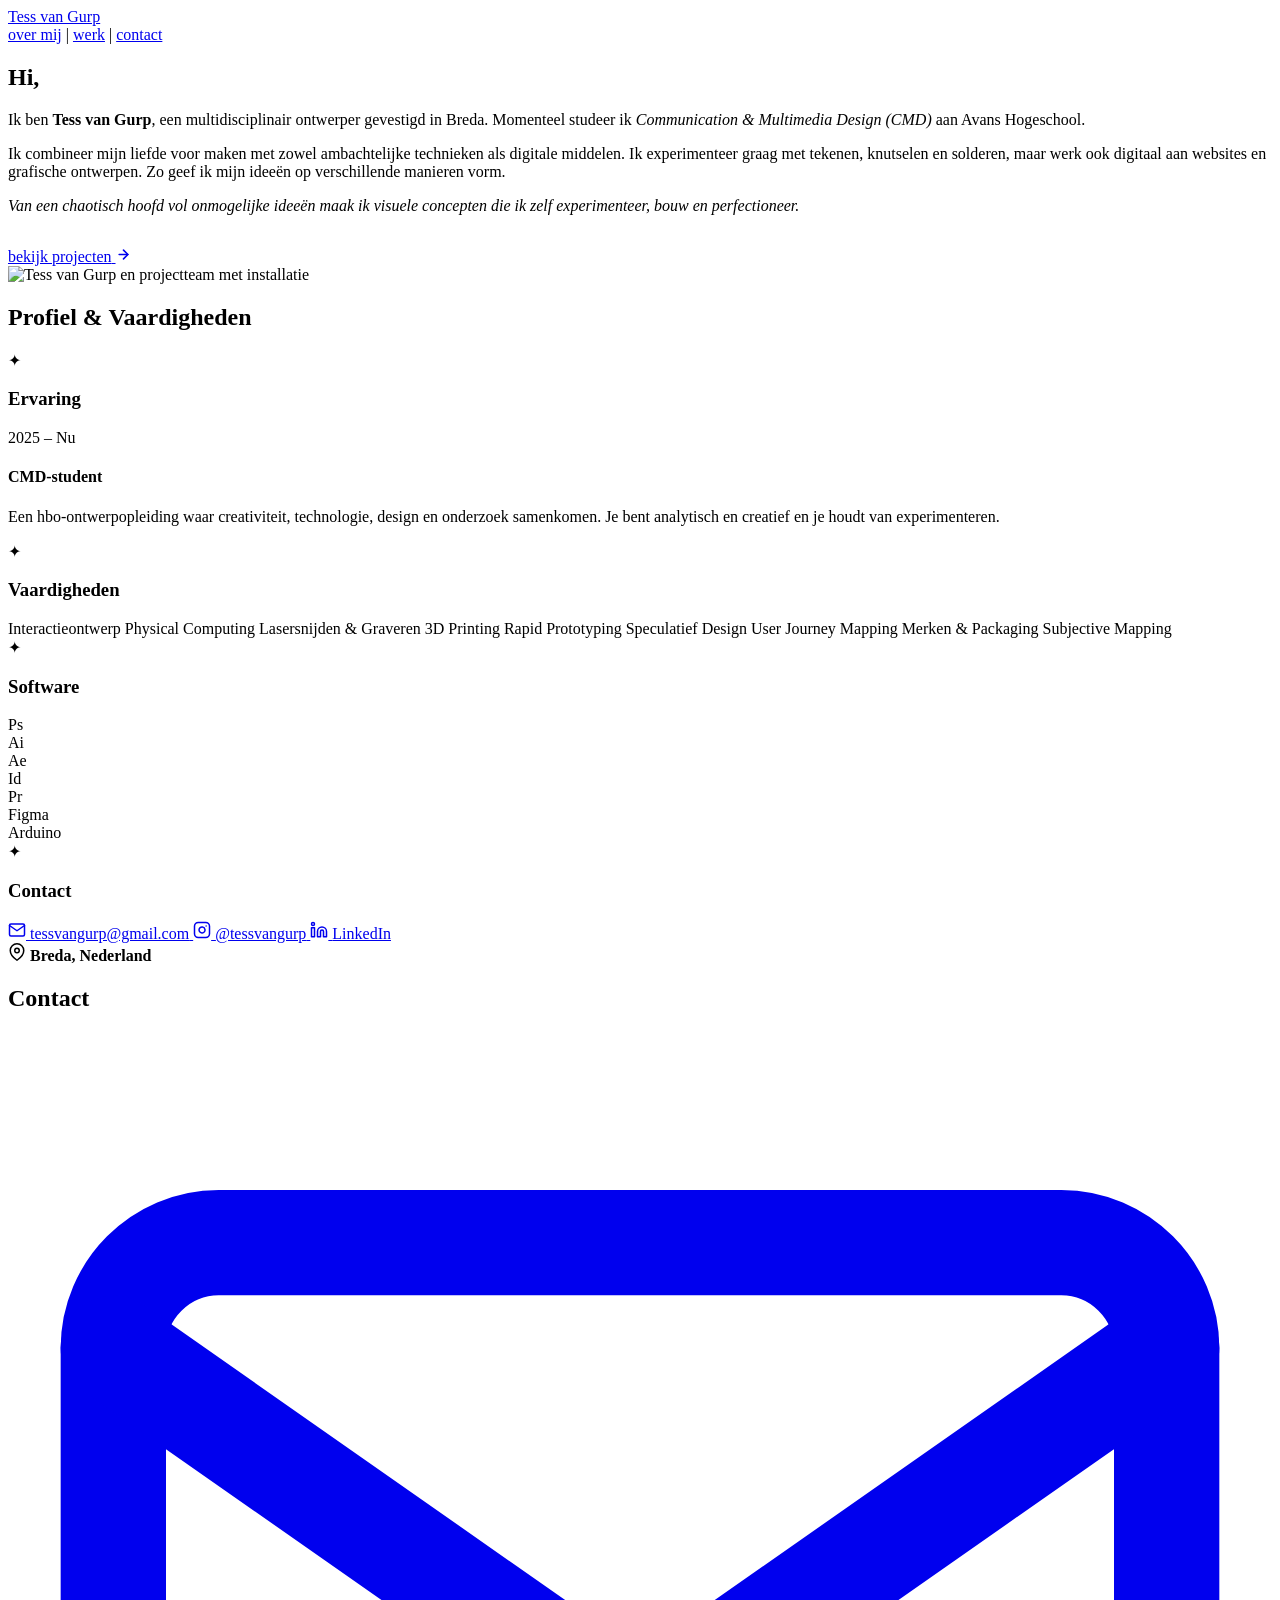
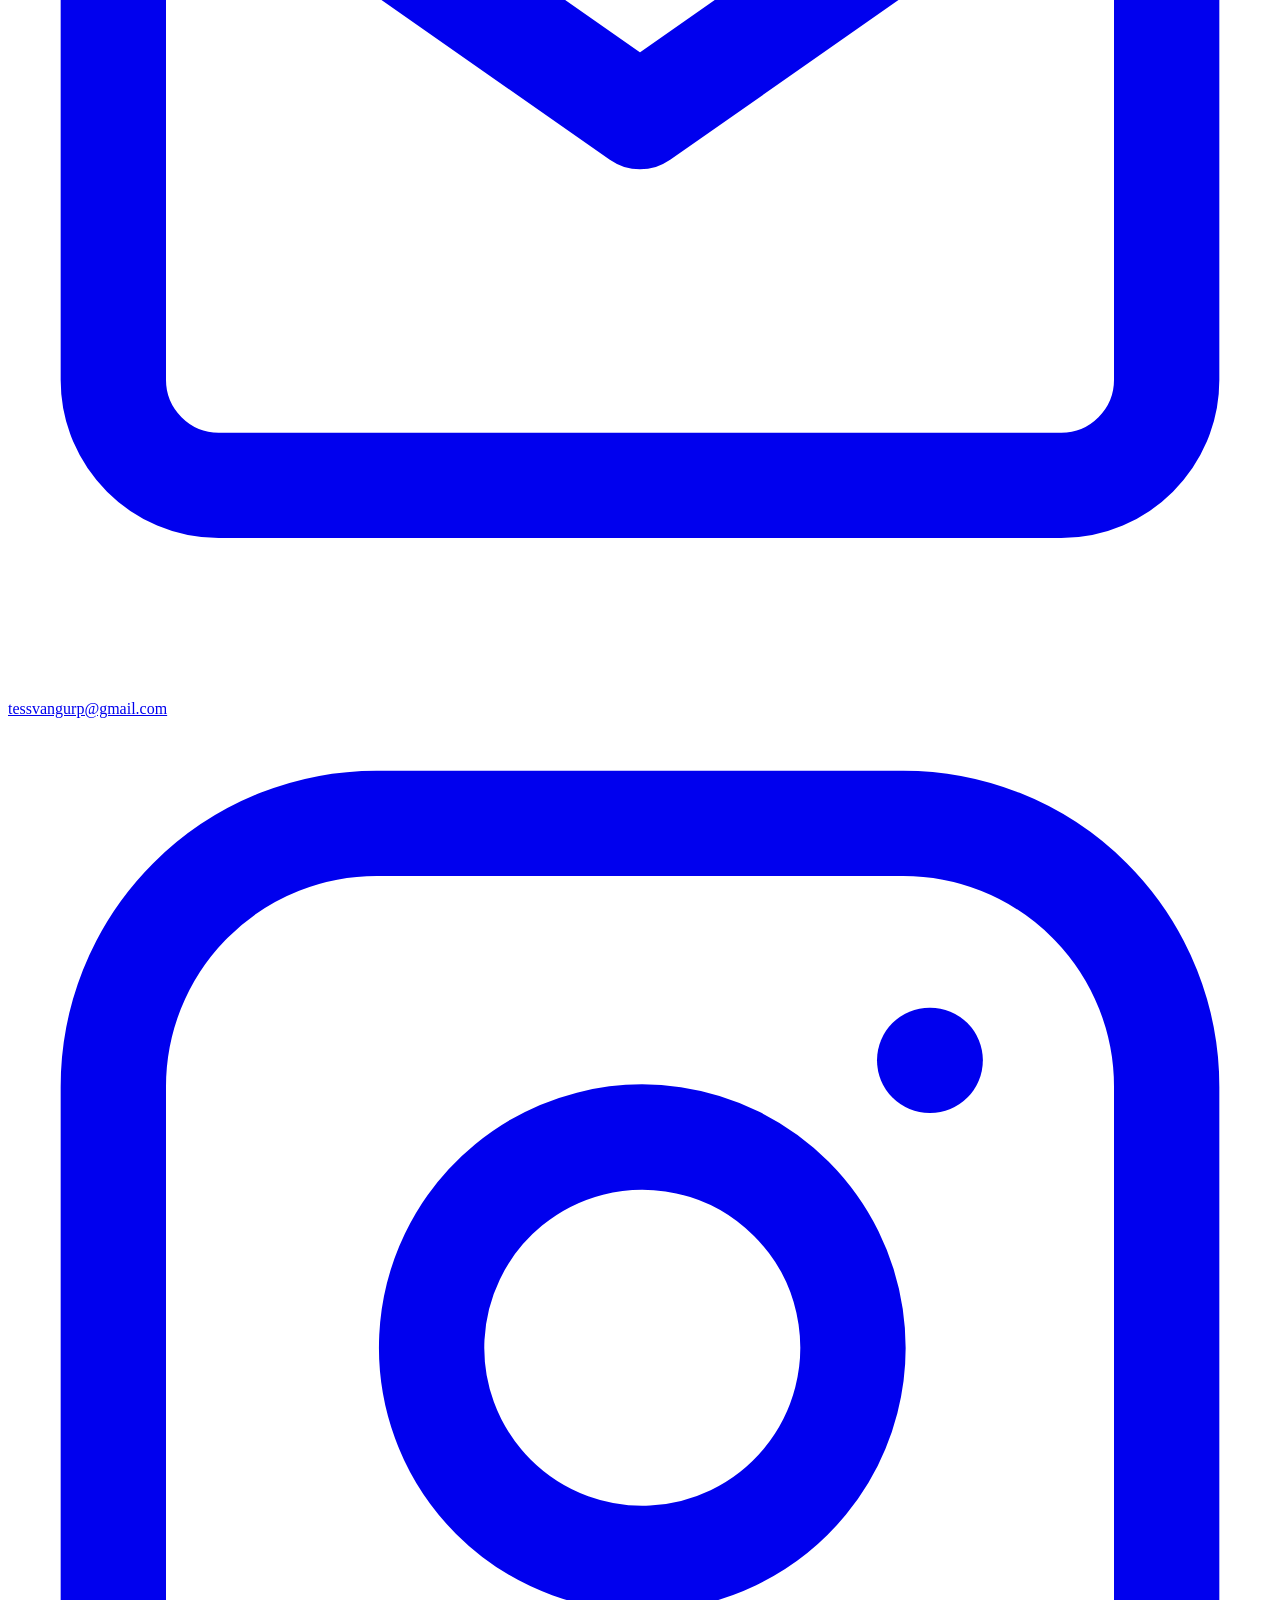
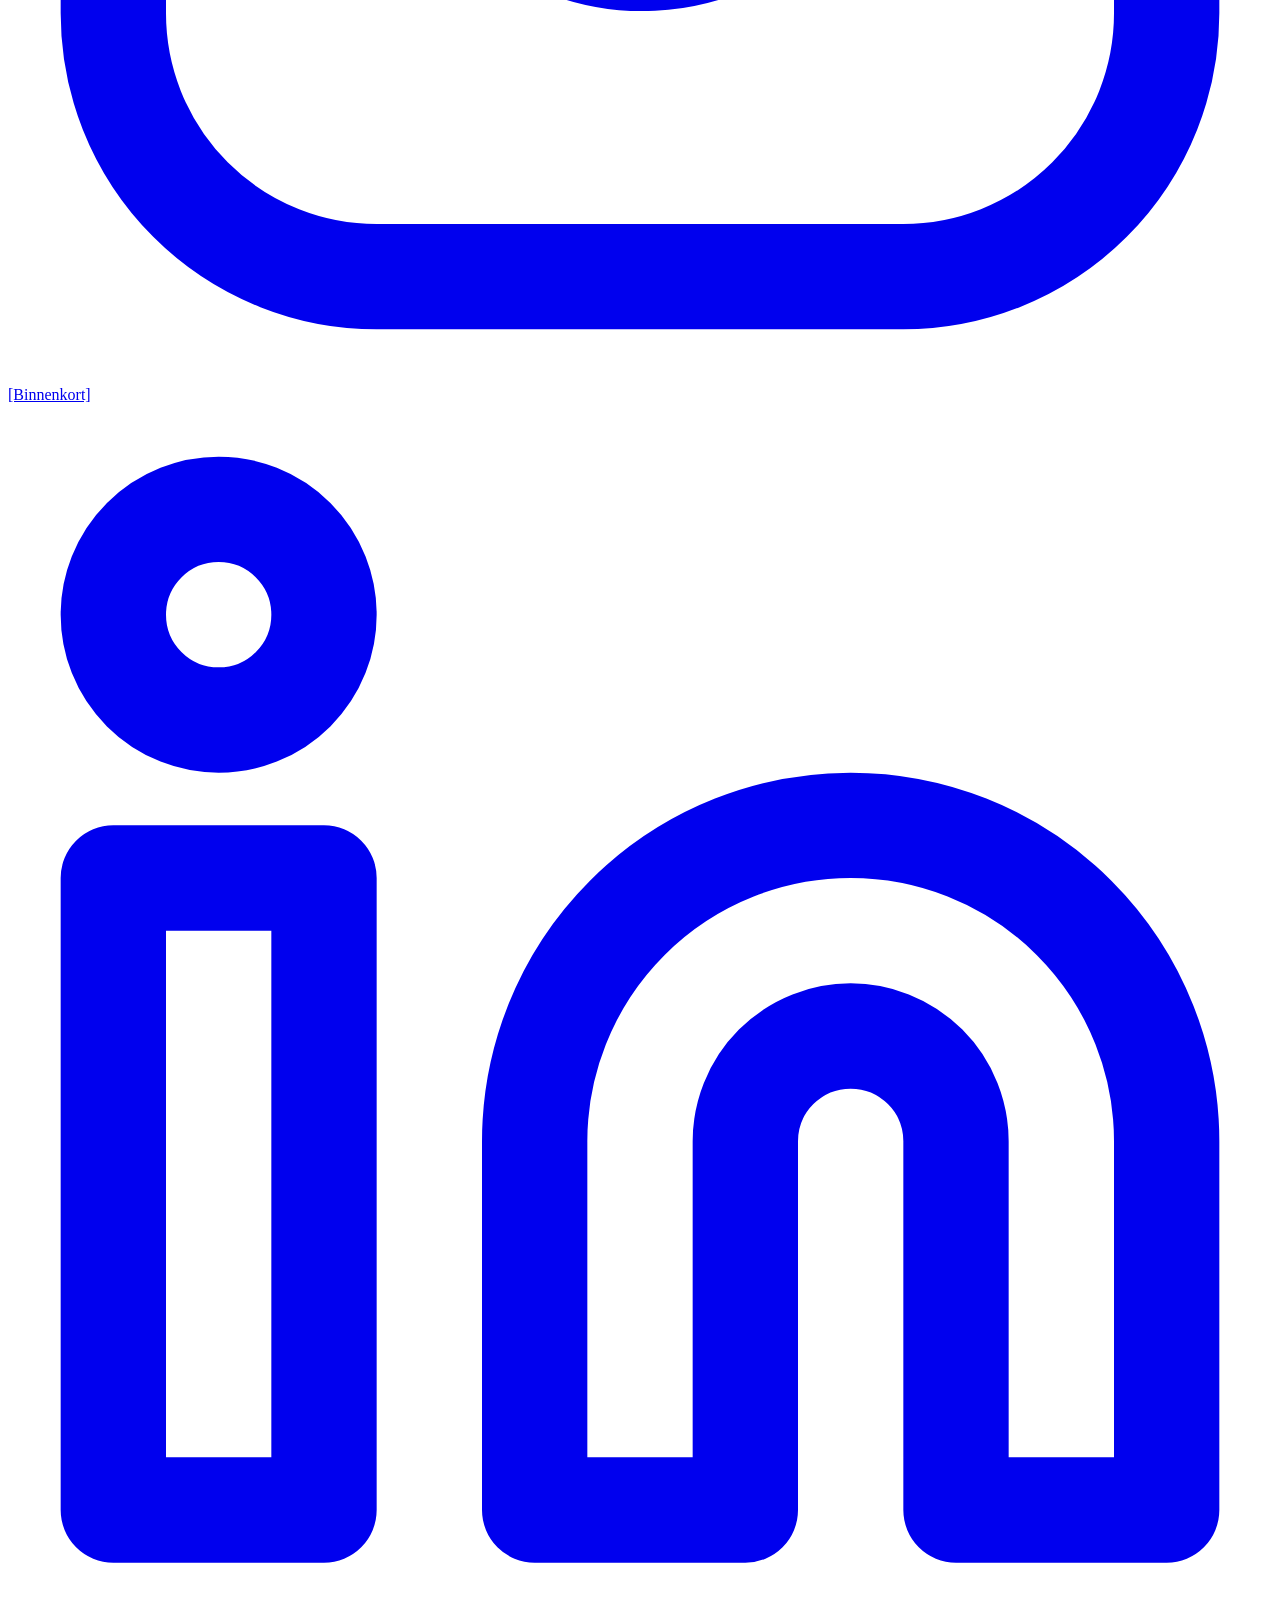
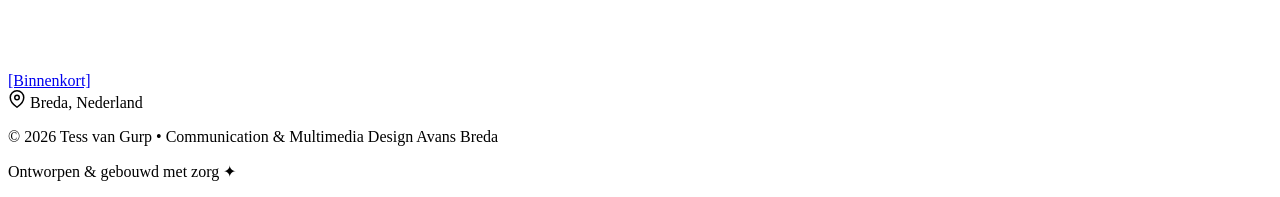
==== about.html @ e679119a "Add files via upload" ====
<!DOCTYPE html>
<html lang="nl">
<head>
  <meta charset="UTF-8">
  <meta name="viewport" content="width=device-width, initial-scale=1.0">
  <title>Over mij — Tess van Gurp</title>
  <meta name="description" content="Over Tess van Gurp: Interaction Designer, Creative Technologist en CMD-student in Breda.">
  <link rel="stylesheet" href="css/style.css">
</head>
<body>

  <!-- ==================== HEADER ==================== -->
  <header class="site-header">
    <div class="site-container">
      <div class="header-inner">
        <a href="index.html" class="site-logo">Tess van Gurp</a>
        <nav class="site-nav">
          <a href="about.html" class="nav-link active">over mij</a>
          <span class="nav-sep">|</span>
          <a href="works.html" class="nav-link">werk</a>
          <span class="nav-sep">|</span>
          <a href="#contact" class="nav-link">contact</a>
        </nav>
      </div>
    </div>
  </header>

  <!-- ==================== HOOFD CONTENT ==================== -->
  <main class="site-container">

    <!-- HERO GRID (CONFORM ABOUT WIREFRAME) -->
    <section class="about-hero-grid">
      <div class="about-hero-text">
        <h1 class="about-greeting">Hi,</h1>
        <p>
          Ik ben <strong>Tess van Gurp</strong>, een multidisciplinair ontwerper gevestigd in Breda. Momenteel studeer ik <em>Communication &amp; Multimedia Design (CMD)</em> aan Avans Hogeschool.
        </p>
        <p>
          Ik combineer mijn liefde voor maken met zowel ambachtelijke technieken als digitale middelen. Ik experimenteer graag met tekenen, knutselen en solderen, maar werk ook digitaal aan websites en grafische ontwerpen. Zo geef ik mijn ideeën op verschillende manieren vorm.
        </p>
        <p>
          <div class="quote">
            <em>Van een chaotisch hoofd vol onmogelijke ideeën maak ik visuele concepten die ik zelf experimenteer, bouw en perfectioneer.</em>
          </div>
          </p>

        <div style="margin-top: 2rem;">
          <a href="works.html" class="pill-btn">
            <span>bekijk projecten</span>
            <span class="btn-arrow-icon">
              <svg viewBox="0 0 24 24" width="15" height="15" fill="none" stroke="currentColor" stroke-width="2.5" stroke-linecap="round" stroke-linejoin="round">
                <line x1="5" y1="12" x2="19" y2="12"></line>
                <polyline points="12 5 19 12 12 19"></polyline>
              </svg>
            </span>
          </a>
        </div>
      </div>

      <div class="about-photo-wrapper">
        <img src="images/me2.jpg" alt="Tess van Gurp en projectteam met installatie" loading="lazy">
      </div>
    </section>

    <!-- 4-KAARTEN SECTIE: ERVARING, VAARDIGHEDEN, SOFTWARE, CONTACT -->
    <section class="about-cards-section">
      <h2 class="about-cards-title">Profiel &amp; Vaardigheden</h2>

      <div class="moodboard-cards-grid">

        <!-- KAART 1: ERVARING (CMD-student 2025-Nu) -->
        <div class="mb-card">
          <div class="mb-card-header">
            <span class="mb-card-icon">✦</span>
            <h3 class="mb-card-title">Ervaring</h3>
          </div>
          <div class="mb-card-content">
            <div class="exp-item">
              <span class="exp-year">2025 – Nu</span>
              <h4 class="exp-role">CMD-student</h4>
              <p class="exp-desc">Een hbo-ontwerpopleiding waar creativiteit, technologie, design en onderzoek samenkomen. Je bent analytisch en creatief en je houdt van experimenteren.</p>
            </div>
          </div>
        </div>

        <!-- KAART 2: VAARDIGHEDEN -->
        <div class="mb-card">
          <div class="mb-card-header">
            <span class="mb-card-icon">✦</span>
            <h3 class="mb-card-title">Vaardigheden</h3>
          </div>
          <div class="mb-card-content">
            <div class="skills-badge-list">
              <span class="skill-badge">Interactieontwerp</span>
              <span class="skill-badge">Physical Computing</span>
              <span class="skill-badge">Lasersnijden &amp; Graveren</span>
              <span class="skill-badge">3D Printing</span>
              <span class="skill-badge">Rapid Prototyping</span>
              <span class="skill-badge">Speculatief Design</span>
              <span class="skill-badge">User Journey Mapping</span>
              <span class="skill-badge">Merken &amp; Packaging</span>
              <span class="skill-badge">Subjective Mapping</span>
            </div>
          </div>
        </div>

        <!-- KAART 3: SOFTWARE (CONFORM PUNT 2: LIGHTROOM WEG) -->
        <div class="mb-card">
          <div class="mb-card-header">
            <span class="mb-card-icon">✦</span>
            <h3 class="mb-card-title">Software</h3>
          </div>
          <div class="mb-card-content">
            <div class="software-grid">
              <div class="soft-badge soft-ps" title="Adobe Photoshop">Ps</div>
              <div class="soft-badge soft-ai" title="Adobe Illustrator">Ai</div>
              <div class="soft-badge soft-ae" title="Adobe After Effects">Ae</div>
              <div class="soft-badge soft-id" title="Adobe InDesign">Id</div>
              <div class="soft-badge soft-pr" title="Adobe Premiere Pro">Pr</div>
              <div class="soft-badge soft-figma" title="Figma">Figma</div>
              <div class="soft-badge soft-arduino" title="Arduino IDE & C++">Arduino</div>
            </div>
          </div>
        </div>

        <!-- KAART 4: CONTACT -->
        <div class="mb-card">
          <div class="mb-card-header">
            <span class="mb-card-icon">✦</span>
            <h3 class="mb-card-title">Contact</h3>
          </div>
          <div class="mb-card-content">
            <div class="contact-card-list">
              <a href="mailto:tessvangurp@gmail.com" class="contact-card-link">
                <svg width="18" height="18" viewBox="0 0 24 24" fill="none" stroke="currentColor" stroke-width="2" stroke-linecap="round" stroke-linejoin="round">
                  <path d="M4 4h16c1.1 0 2 .9 2 2v12c0 1.1-.9 2-2 2H4c-1.1 0-2-.9-2-2V6c0-1.1.9-2 2-2z"></path>
                  <polyline points="22,6 12,13 2,6"></polyline>
                </svg>
                <span>tessvangurp@gmail.com</span>
              </a>

              <a href="https://instagram.com" target="_blank" rel="noopener" class="contact-card-link">
                <svg width="18" height="18" viewBox="0 0 24 24" fill="none" stroke="currentColor" stroke-width="2" stroke-linecap="round" stroke-linejoin="round">
                  <rect x="2" y="2" width="20" height="20" rx="5" ry="5"></rect>
                  <path d="M16 11.37A4 4 0 1 1 12.63 8 4 4 0 0 1 16 11.37z"></path>
                  <line x1="17.5" y1="6.5" x2="17.51" y2="6.5"></line>
                </svg>
                <span>@tessvangurp</span>
              </a>

              <a href="https://linkedin.com" target="_blank" rel="noopener" class="contact-card-link">
                <svg width="18" height="18" viewBox="0 0 24 24" fill="none" stroke="currentColor" stroke-width="2" stroke-linecap="round" stroke-linejoin="round">
                  <path d="M16 8a6 6 0 0 1 6 6v7h-4v-7a2 2 0 0 0-2-2 2 2 0 0 0-2 2v7h-4v-7a6 6 0 0 1 6-6z"></path>
                  <rect x="2" y="9" width="4" height="12"></rect>
                  <circle cx="4" cy="4" r="2"></circle>
                </svg>
                <span>LinkedIn</span>
              </a>

              <div class="contact-card-link" style="color: var(--midnight-violet); font-weight: 600;">
                <svg width="18" height="18" viewBox="0 0 24 24" fill="none" stroke="currentColor" stroke-width="2" stroke-linecap="round" stroke-linejoin="round">
                  <path d="M21 10c0 7-9 13-9 13s-9-6-9-13a9 9 0 0 1 18 0z"></path>
                  <circle cx="12" cy="10" r="3"></circle>
                </svg>
                <span>Breda, Nederland</span>
              </div>
            </div>
          </div>
        </div>

      </div>
    </section>

  </main>

  <!-- ==================== FOOTER ==================== -->
  <footer id="contact" class="site-footer">
    <div class="site-container">
      <div class="footer-content">
        <h2 class="footer-title">Contact</h2>
        <div class="footer-links-row">
          <a href="mailto:tessvangurp@gmail.com" class="contact-item">
            <span class="contact-icon">
              <svg viewBox="0 0 24 24" fill="none" stroke="currentColor" stroke-width="2" stroke-linecap="round" stroke-linejoin="round">
                <path d="M4 4h16c1.1 0 2 .9 2 2v12c0 1.1-.9 2-2 2H4c-1.1 0-2-.9-2-2V6c0-1.1.9-2 2-2z"></path>
                <polyline points="22,6 12,13 2,6"></polyline>
              </svg>
            </span>
            <span>tessvangurp@gmail.com</span>
          </a>

          <a href="https://instagram.com" target="_blank" rel="noopener" class="contact-item">
            <span class="contact-icon">
              <svg viewBox="0 0 24 24" fill="none" stroke="currentColor" stroke-width="2" stroke-linecap="round" stroke-linejoin="round">
                <rect x="2" y="2" width="20" height="20" rx="5" ry="5"></rect>
                <path d="M16 11.37A4 4 0 1 1 12.63 8 4 4 0 0 1 16 11.37z"></path>
                <line x1="17.5" y1="6.5" x2="17.51" y2="6.5"></line>
              </svg>
            </span>
            <span>[Binnenkort]</span>
          </a>

          <a href="https://linkedin.com" target="_blank" rel="noopener" class="contact-item">
            <span class="contact-icon">
              <svg viewBox="0 0 24 24" fill="none" stroke="currentColor" stroke-width="2" stroke-linecap="round" stroke-linejoin="round">
                <path d="M16 8a6 6 0 0 1 6 6v7h-4v-7a2 2 0 0 0-2-2 2 2 0 0 0-2 2v7h-4v-7a6 6 0 0 1 6-6z"></path>
                <rect x="2" y="9" width="4" height="12"></rect>
                <circle cx="4" cy="4" r="2"></circle>
              </svg>
            </span>
            <span>[Binnenkort]</span>
          </a>

          <div class="contact-location">
            <svg viewBox="0 0 24 24" width="18" height="18" fill="none" stroke="currentColor" stroke-width="2" stroke-linecap="round" stroke-linejoin="round">
              <path d="M21 10c0 7-9 13-9 13s-9-6-9-13a9 9 0 0 1 18 0z"></path>
              <circle cx="12" cy="10" r="3"></circle>
            </svg>
            <span>Breda, Nederland</span>
          </div>
        </div>

        <div class="footer-bottom">
          <p>© 2026 Tess van Gurp • Communication & Multimedia Design Avans Breda</p>
          <p>Ontworpen &amp; gebouwd met zorg ✦</p>
        </div>
      </div>
    </div>
  </footer>

  <script src="js/main.js"></script>
</body>
</html>
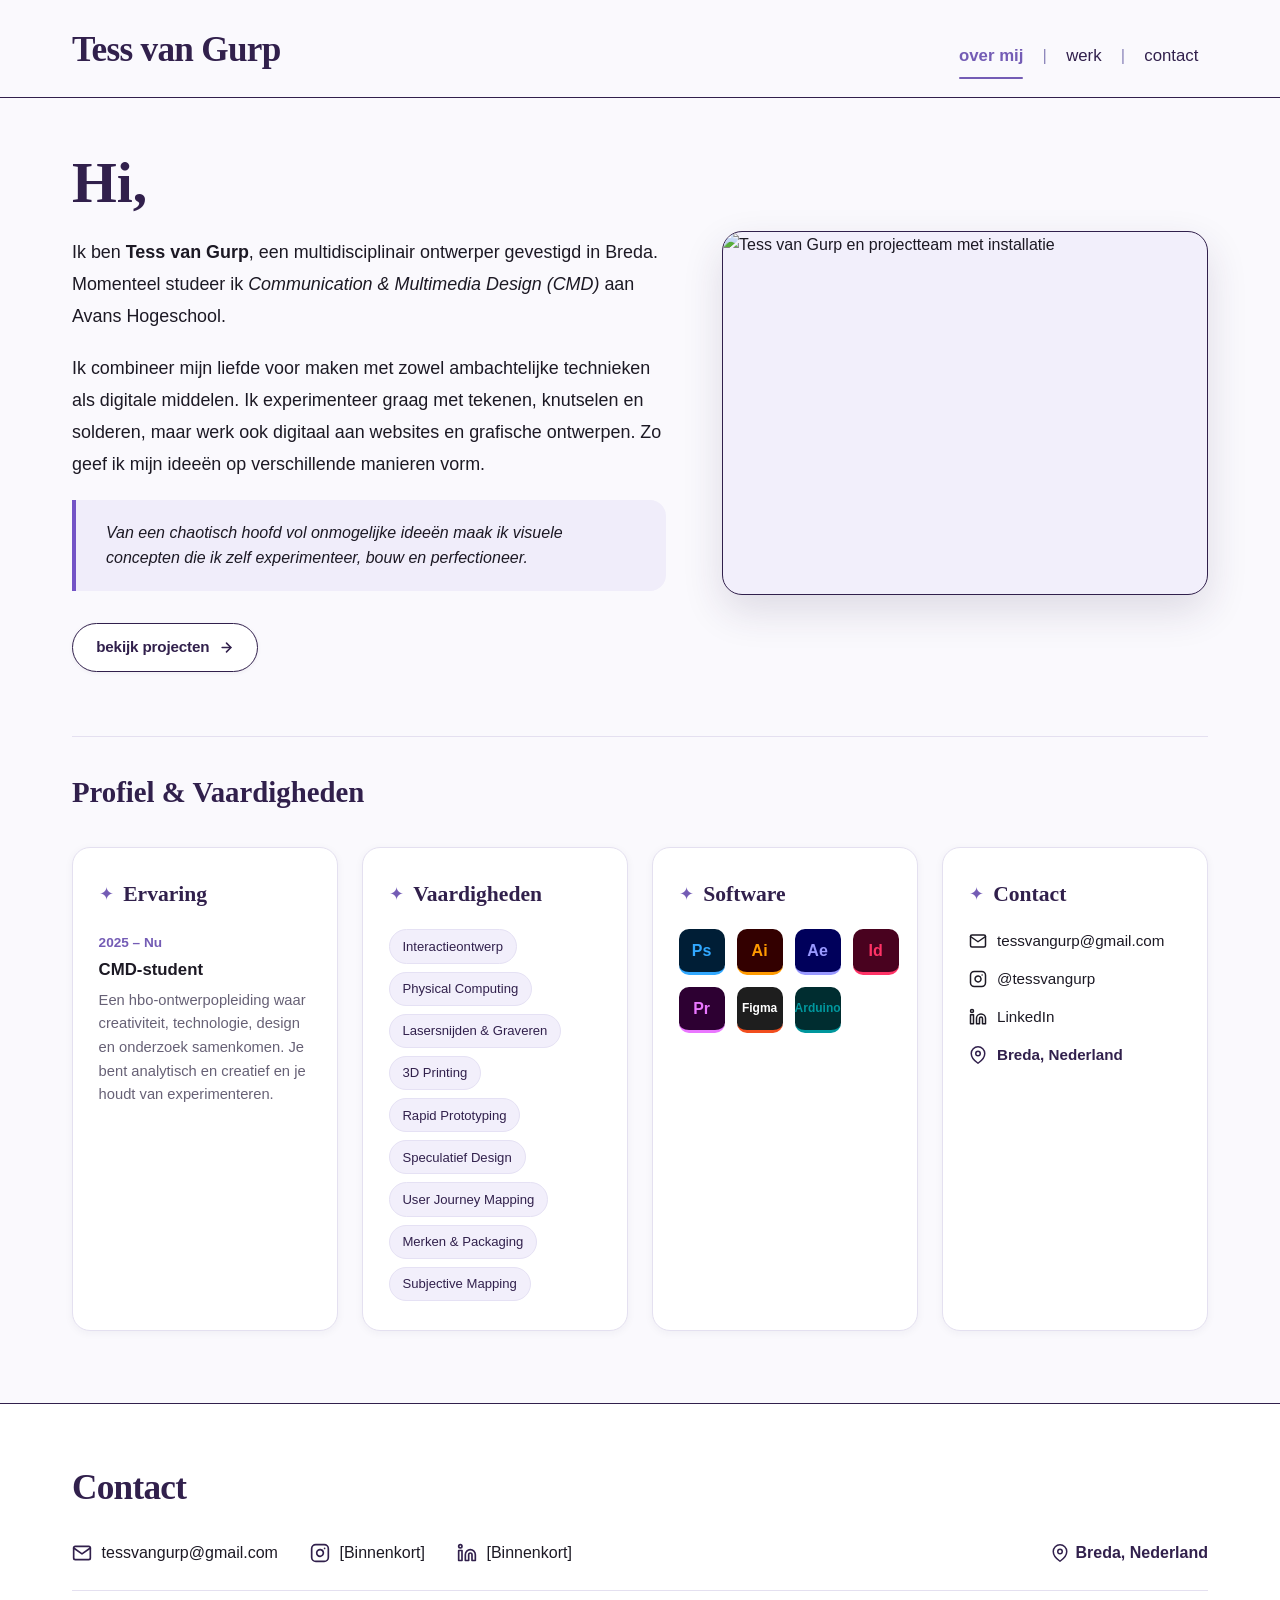
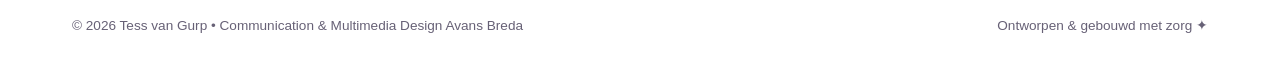
==== commit cc63330f: "Update stylesheet and script links in about.html" ====
--- a/about.html
+++ b/about.html
@@ -5,7 +5,7 @@
   <meta name="viewport" content="width=device-width, initial-scale=1.0">
   <title>Over mij — Tess van Gurp</title>
   <meta name="description" content="Over Tess van Gurp: Interaction Designer, Creative Technologist en CMD-student in Breda.">
-  <link rel="stylesheet" href="css/style.css">
+  <link rel="stylesheet" href="style.css">
 </head>
 <body>
 
@@ -228,6 +228,6 @@
     </div>
   </footer>
 
-  <script src="js/main.js"></script>
+  <script src="main.js"></script>
 </body>
 </html>
--- a/style.css
+++ b/style.css
@@ -0,0 +1,1239 @@
+/* ==========================================================================
+   PORTFOLIO TESS VAN GURP - STYLESHEET
+   Gebaseerd op Moodboard & Wireframes (CMD Avans Breda)
+   Volledig Nederlands, inclusief Pop-up Modal met Side-by-Side Uitleg
+   ========================================================================== */
+
+/* --- GOOGLE FONTS IMPORT --- */
+@import url('https://fonts.googleapis.com/css2?family=Fraunces:ital,opsz,wght@0,9..144,300..800;1,9..144,300..800&family=Plus+Jakarta+Sans:wght@300;400;500;600;700&display=swap');
+
+/* --- DESIGN TOKENS / KLEURENPALET --- */
+:root {
+  /* Moodboard Palet */
+  --pale-sky: #E5E1F4;
+  --pale-sky-light: #F2EFFB;
+  --dusty-denim: #8F88BC;
+  --deep-lilac: #745CB5;
+  --deep-lilac-hover: #6046A3;
+  --midnight-violet: #31204C;
+  --midnight-violet-soft: #433063;
+  --shadow-grey: #1C1924;
+  --text-muted: #676176;
+  --text-light: #8E879C;
+
+  /* Oppervlaktes & Randen */
+  --bg-primary: #FAF9FD;
+  --bg-white: #FFFFFF;
+  --border-light: #E4E0F0;
+  --border-subtle: rgba(49, 32, 76, 0.12);
+  --border-dark: #31204C;
+
+  /* Typografie */
+  --font-serif: 'Fraunces', 'Recoleta', 'Cooper Black', Georgia, serif;
+  --font-sans: 'Plus Jakarta Sans', -apple-system, BlinkMacSystemFont, 'Segoe UI', Roboto, sans-serif;
+
+  /* Transities */
+  --transition-fast: 0.2s ease;
+  --transition-normal: 0.3s cubic-bezier(0.16, 1, 0.3, 1);
+  --transition-smooth: 0.5s cubic-bezier(0.16, 1, 0.3, 1);
+
+  /* Schaduwen */
+  --shadow-sm: 0 2px 8px rgba(49, 32, 76, 0.05);
+  --shadow-md: 0 8px 24px rgba(49, 32, 76, 0.08);
+  --shadow-lg: 0 16px 40px rgba(49, 32, 76, 0.14);
+}
+
+/* --- RESET & BASIS --- */
+*, *::before, *::after {
+  box-sizing: border-box;
+  margin: 0;
+  padding: 0;
+}
+
+html {
+  scroll-behavior: smooth;
+  font-size: 16px;
+}
+
+body {
+  font-family: var(--font-sans);
+  background-color: var(--bg-primary);
+  color: var(--shadow-grey);
+  line-height: 1.6;
+  min-height: 100vh;
+  display: flex;
+  flex-direction: column;
+  overflow-x: hidden;
+  -webkit-font-smoothing: antialiased;
+}
+
+img, video {
+  max-width: 100%;
+  height: auto;
+  display: block;
+}
+
+a {
+  color: inherit;
+  text-decoration: none;
+}
+
+button {
+  font-family: inherit;
+  cursor: pointer;
+  border: none;
+  background: none;
+}
+
+/* --- CONTAINER & LAYOUT --- */
+.site-container {
+  width: 100%;
+  max-width: 1200px;
+  margin: 0 auto;
+  padding: 0 2rem;
+  flex: 1;
+}
+
+@media (max-width: 640px) {
+  .site-container {
+    padding: 0 1.25rem;
+  }
+}
+
+/* --- HEADER & NAVIGATIE --- */
+.site-header {
+  padding: 2rem 0 1.4rem 0;
+  border-bottom: 1.5px solid var(--midnight-violet);
+  background-color: rgba(250, 249, 253, 0.95);
+  position: sticky;
+  top: 0;
+  z-index: 100;
+  backdrop-filter: blur(10px);
+}
+
+.header-inner {
+  display: flex;
+  align-items: baseline;
+  justify-content: space-between;
+  flex-wrap: wrap;
+  gap: 1rem;
+}
+
+.site-logo {
+  font-family: var(--font-serif);
+  font-size: 2.2rem;
+  font-weight: 600;
+  color: var(--midnight-violet);
+  letter-spacing: -0.02em;
+  line-height: 1;
+  transition: color var(--transition-fast);
+}
+
+.site-logo:hover {
+  color: var(--deep-lilac);
+}
+
+.site-nav {
+  display: flex;
+  align-items: center;
+  gap: 0.6rem;
+  font-size: 1.05rem;
+  font-weight: 500;
+  color: var(--shadow-grey);
+}
+
+.nav-link {
+  position: relative;
+  padding: 0.3rem 0.6rem;
+  color: var(--midnight-violet);
+  transition: color var(--transition-fast);
+}
+
+.nav-link:hover {
+  color: var(--deep-lilac);
+}
+
+.nav-link.active {
+  color: var(--deep-lilac);
+  font-weight: 600;
+}
+
+.nav-link.active::after {
+  content: '';
+  position: absolute;
+  bottom: -4px;
+  left: 0.6rem;
+  right: 0.6rem;
+  height: 2px;
+  background-color: var(--deep-lilac);
+  border-radius: 2px;
+}
+
+.nav-sep {
+  color: var(--dusty-denim);
+  font-weight: 300;
+  user-select: none;
+}
+
+/* --- HERO SECTIE (STARTPAGINA) --- */
+.hero-section {
+  padding: 4rem 0 3.5rem 0;
+}
+
+.hero-intro {
+  font-family: var(--font-serif);
+  font-size: clamp(2rem, 3.5vw, 3rem);
+  font-weight: 400;
+  color: var(--shadow-grey);
+  margin-bottom: 0.5rem;
+  display: block;
+}
+
+.hero-title-wrapper {
+  min-height: 5.5rem;
+  display: flex;
+  align-items: baseline;
+  flex-wrap: wrap;
+  gap: 0.8rem;
+}
+
+.hero-title {
+  font-family: var(--font-serif);
+  font-size: clamp(2.4rem, 5.5vw, 4.6rem);
+  font-weight: 700;
+  color: var(--midnight-violet);
+  letter-spacing: -0.025em;
+  line-height: 1.15;
+}
+
+.typewriter-word {
+  color: var(--deep-lilac);
+  position: relative;
+  display: inline-block;
+  white-space: nowrap;
+  border-bottom: 3px solid var(--pale-sky);
+  padding-bottom: 2px;
+}
+
+.typewriter-cursor {
+  display: inline-block;
+  font-weight: 300;
+  color: var(--deep-lilac);
+  animation: blink 0.9s infinite;
+  margin-left: 2px;
+}
+
+@keyframes blink {
+  0%, 49% { opacity: 1; }
+  50%, 100% { opacity: 0; }
+}
+
+/* --- STARTPAGINA SPLIT GRID --- */
+.home-split-grid {
+  display: grid;
+  grid-template-columns: 1fr 1fr;
+  gap: 2.5rem;
+  margin-bottom: 4rem;
+  align-items: stretch;
+}
+
+@media (max-width: 860px) {
+  .home-split-grid {
+    grid-template-columns: 1fr;
+    gap: 2rem;
+  }
+}
+
+/* Roterende Showcase Kaart */
+.product-showcase-card {
+  background: var(--bg-white);
+  border: 1.5px solid var(--border-dark);
+  border-radius: 20px;
+  overflow: hidden;
+  display: flex;
+  flex-direction: column;
+  box-shadow: var(--shadow-sm);
+  position: relative;
+  transition: transform var(--transition-normal), box-shadow var(--transition-normal);
+}
+
+.product-showcase-card:hover {
+  box-shadow: var(--shadow-md);
+  transform: translateY(-2px);
+}
+
+.showcase-header {
+  display: flex;
+  align-items: center;
+  justify-content: space-between;
+  padding: 1rem 1.4rem;
+  border-bottom: 1px solid var(--border-light);
+  background-color: var(--pale-sky-light);
+}
+
+.showcase-badge {
+  font-size: 0.82rem;
+  font-weight: 600;
+  text-transform: uppercase;
+  letter-spacing: 0.05em;
+  color: var(--midnight-violet);
+  display: flex;
+  align-items: center;
+  gap: 0.4rem;
+}
+
+.showcase-badge .sparkle {
+  color: var(--deep-lilac);
+}
+
+/* Visueel beeldgebied showcase */
+.showcase-visual-container {
+  position: relative;
+  width: 100%;
+  aspect-ratio: 1 / 1;
+  background-color: #F0EDF8;
+  overflow: hidden;
+}
+
+.showcase-slide {
+  position: absolute;
+  inset: 0;
+  opacity: 0;
+  visibility: hidden;
+  transition: opacity var(--transition-smooth), transform var(--transition-smooth);
+  transform: scale(1.02);
+  cursor: pointer;
+}
+
+.showcase-slide.active {
+  opacity: 1;
+  visibility: visible;
+  transform: scale(1);
+}
+
+.showcase-img {
+  width: 100%;
+  height: 100%;
+  object-fit: cover;
+  object-position: center;
+}
+
+.showcase-caption {
+  position: absolute;
+  bottom: 0;
+  left: 0;
+  right: 0;
+  padding: 2.5rem 1.4rem 1rem 1.4rem;
+  background: linear-gradient(to top, rgba(28, 25, 36, 0.85) 0%, rgba(28, 25, 36, 0) 100%);
+  color: #FFFFFF;
+}
+
+.showcase-project-title {
+  font-family: var(--font-serif);
+  font-size: 1.35rem;
+  font-weight: 600;
+  margin-bottom: 0.2rem;
+  text-shadow: 0 1px 3px rgba(0,0,0,0.3);
+}
+
+.showcase-project-category {
+  font-size: 0.85rem;
+  opacity: 0.9;
+  font-weight: 400;
+}
+
+/* Showcase Footer */
+.showcase-footer {
+  display: flex;
+  align-items: center;
+  justify-content: space-between;
+  padding: 1.1rem 1.4rem;
+  background: var(--bg-white);
+  border-top: 1px solid var(--border-light);
+  margin-top: auto;
+}
+
+.showcase-dots {
+  display: flex;
+  gap: 0.5rem;
+  align-items: center;
+}
+
+.dot-btn {
+  width: 9px;
+  height: 9px;
+  border-radius: 50%;
+  background-color: var(--dusty-denim);
+  opacity: 0.4;
+  transition: all var(--transition-fast);
+  padding: 0;
+}
+
+.dot-btn:hover {
+  opacity: 0.8;
+}
+
+.dot-btn.active {
+  opacity: 1;
+  background-color: var(--deep-lilac);
+  width: 22px;
+  border-radius: 5px;
+}
+
+/* --- OVER MEZELF PREVIEW KAART --- */
+.about-preview-card {
+  background: var(--bg-white);
+  border: 1.5px solid var(--border-light);
+  border-radius: 20px;
+  padding: 2.5rem 2.2rem;
+  display: flex;
+  flex-direction: column;
+  align-items: flex-start;
+  justify-content: center;
+  text-align: left;
+  box-shadow: var(--shadow-sm);
+  position: relative;
+  overflow: hidden;
+}
+
+.about-preview-card::before {
+  content: '';
+  position: absolute;
+  top: 0;
+  left: 0;
+  right: 0;
+  height: 4px;
+  background: linear-gradient(90deg, var(--deep-lilac), var(--pale-sky));
+}
+
+.about-preview-card .about-greeting {
+  font-family: var(--font-serif);
+  font-size: 3rem;
+  font-weight: 600;
+  color: var(--midnight-violet);
+  margin-bottom: 1.4rem;
+  line-height: 1;
+  text-align: left;
+  align-self: flex-start;
+}
+
+.about-preview-card .about-text {
+  font-size: 1.1rem;
+  color: var(--shadow-grey);
+  line-height: 1.8;
+  margin-bottom: 1.4rem;
+  max-width: 480px;
+  text-align: left;
+  width: 100%;
+}
+
+.about-preview-card .about-card-footer {
+  display: flex;
+  justify-content: flex-start;
+  align-items: center;
+  padding-top: 1.5rem;
+  border-top: 1px solid var(--border-light);
+  width: 100%;
+}
+
+/* ==========================================================================
+   KNOPPEN & PIL-ELEMENTEN (CONFORM AFBEELDING 1)
+   Standaard: wit met donkere rand, tekst en pijl naar rechts (→)
+   Hover: donker paars met witte tekst en pijl schuin omhoog (↗)
+   ========================================================================== */
+.pill-btn {
+  display: inline-flex;
+  align-items: center;
+  gap: 0.6rem;
+  padding: 0.72rem 1.45rem;
+  border-radius: 9999px;
+  font-weight: 600;
+  font-size: 0.95rem;
+  letter-spacing: -0.01em;
+  cursor: pointer;
+  white-space: nowrap;
+
+  /* STANDAARD TOESTAND */
+  background-color: #FFFFFF;
+  color: var(--midnight-violet);
+  border: 1.5px solid var(--midnight-violet);
+  box-shadow: 0 1px 4px rgba(49, 32, 76, 0.06);
+  transition: all var(--transition-normal);
+}
+
+.pill-btn > * {
+  pointer-events: none;
+}
+
+.pill-btn .btn-arrow-icon {
+  width: 15px;
+  height: 15px;
+  display: inline-flex;
+  align-items: center;
+  justify-content: center;
+  transition: transform var(--transition-normal);
+  transform: rotate(0deg); /* → */
+}
+
+/* HOVER TOESTAND */
+.pill-btn:hover {
+  background-color: var(--midnight-violet);
+  color: #FFFFFF;
+  border-color: var(--midnight-violet);
+  transform: translateY(-2px);
+  box-shadow: 0 5px 16px rgba(49, 32, 76, 0.25);
+}
+
+.pill-btn:hover .btn-arrow-icon {
+  transform: rotate(-45deg); /* ↗ */
+}
+
+/* ==========================================================================
+   WERK OVERZICHT (WORKS.HTML) — CONFORM WIREFRAME & VERSIE 1
+   ========================================================================== */
+.works-header-section {
+  padding: 3rem 0 2rem 0;
+}
+
+.page-title {
+  font-family: var(--font-serif);
+  font-size: clamp(2.4rem, 4vw, 3.6rem);
+  font-weight: 700;
+  color: var(--midnight-violet);
+  margin-bottom: 0.8rem;
+  letter-spacing: -0.02em;
+}
+
+.page-subtitle {
+  font-size: 1.15rem;
+  color: var(--text-muted);
+  max-width: 680px;
+  line-height: 1.7;
+}
+
+/* Categorie Filterknoppen */
+.filter-bar {
+  display: flex;
+  gap: 0.6rem;
+  flex-wrap: wrap;
+  margin: 1.8rem 0 3rem 0;
+  padding-bottom: 1.2rem;
+  border-bottom: 1px solid var(--border-light);
+}
+
+.filter-btn {
+  padding: 0.55rem 1.2rem;
+  border-radius: 9999px;
+  font-size: 0.9rem;
+  font-weight: 600;
+  border: 1.5px solid var(--border-light);
+  background-color: var(--bg-white);
+  color: var(--shadow-grey);
+  transition: all var(--transition-fast);
+}
+
+.filter-btn:hover {
+  border-color: var(--dusty-denim);
+  color: var(--midnight-violet);
+}
+
+.filter-btn.active {
+  background-color: var(--midnight-violet);
+  border-color: var(--midnight-violet);
+  color: #FFFFFF;
+}
+
+/* Projectenlijst */
+.works-list {
+  display: flex;
+  flex-direction: column;
+  gap: 3.5rem;
+  margin-bottom: 4.5rem;
+}
+
+.work-row {
+  display: grid;
+  grid-template-columns: 1fr 1.1fr;
+  gap: 3rem;
+  align-items: center;
+  padding-bottom: 3.5rem;
+  border-bottom: 1.5px solid var(--border-light);
+  transition: opacity var(--transition-normal);
+}
+
+.work-row:last-child {
+  border-bottom: none;
+  padding-bottom: 0;
+}
+
+@media (max-width: 860px) {
+  .work-row {
+    grid-template-columns: 1fr;
+    gap: 1.8rem;
+  }
+}
+
+.work-info-col {
+  display: flex;
+  flex-direction: column;
+  gap: 1rem;
+}
+
+.work-badge-group {
+  display: flex;
+  align-items: center;
+  gap: 0.6rem;
+  flex-wrap: wrap;
+}
+
+.work-tag {
+  font-size: 0.8rem;
+  font-weight: 600;
+  text-transform: uppercase;
+  letter-spacing: 0.04em;
+  padding: 0.35rem 0.85rem;
+  border-radius: 9999px;
+  background-color: var(--pale-sky-light);
+  color: var(--midnight-violet);
+  border: 1px solid var(--pale-sky);
+}
+
+.work-title {
+  font-family: var(--font-serif);
+  font-size: clamp(1.8rem, 2.8vw, 2.5rem);
+  font-weight: 600;
+  color: var(--midnight-violet);
+  line-height: 1.2;
+}
+
+.work-description {
+  font-size: 1.05rem;
+  color: var(--shadow-grey);
+  line-height: 1.7;
+}
+
+.work-meta-list {
+  display: flex;
+  flex-direction: column;
+  gap: 0.35rem;
+  font-size: 0.9rem;
+  color: var(--text-muted);
+  margin: 0.4rem 0;
+  padding-left: 1.2rem;
+  border-left: 2px solid var(--pale-sky);
+}
+
+.work-btn-wrap {
+  display: flex;
+  align-items: center;
+  gap: 1rem;
+  margin-top: 0.5rem;
+}
+
+.work-media-col {
+  position: relative;
+  border-radius: 18px;
+  overflow: hidden;
+  border: 1.5px solid var(--border-subtle);
+  background-color: #EFEBF8;
+  aspect-ratio: 4 / 3;
+  box-shadow: var(--shadow-md);
+  cursor: pointer;
+}
+
+.work-media-col img {
+  width: 100%;
+  height: 100%;
+  object-fit: cover;
+  transition: transform var(--transition-smooth);
+}
+
+.work-media-col:hover img {
+  transform: scale(1.04);
+}
+
+.media-hover-overlay {
+  position: absolute;
+  inset: 0;
+  background: rgba(49, 32, 76, 0.45);
+  display: flex;
+  align-items: center;
+  justify-content: center;
+  opacity: 0;
+  transition: opacity var(--transition-normal);
+  backdrop-filter: blur(3px);
+}
+
+.work-media-col:hover .media-hover-overlay {
+  opacity: 1;
+}
+
+.overlay-pill {
+  background-color: #FFFFFF;
+  color: var(--midnight-violet);
+  padding: 0.65rem 1.3rem;
+  border-radius: 9999px;
+  font-weight: 600;
+  font-size: 0.92rem;
+  display: flex;
+  align-items: center;
+  gap: 0.5rem;
+  box-shadow: var(--shadow-md);
+}
+
+.overlay-pill > * {
+  pointer-events: none;
+}
+
+.video-indicator-badge {
+  position: absolute;
+  top: 1rem;
+  left: 1rem;
+  background: rgba(28, 25, 36, 0.8);
+  backdrop-filter: blur(8px);
+  color: #FFFFFF;
+  padding: 0.35rem 0.75rem;
+  border-radius: 9999px;
+  font-size: 0.75rem;
+  font-weight: 600;
+  display: flex;
+  align-items: center;
+  gap: 0.4rem;
+  z-index: 2;
+}
+
+/* ==========================================================================
+   POP-UP MODAL DING (VOOR BEKIJK WERK)
+   Layout: Aan de ene kant een plaatje en aan de andere kant de uitleg!
+   ========================================================================== */
+body.modal-open {
+  overflow: hidden;
+}
+
+.project-modal {
+  position: fixed;
+  inset: 0;
+  z-index: 1000;
+  background-color: rgba(28, 25, 36, 0.8);
+  backdrop-filter: blur(8px);
+  display: flex;
+  align-items: center;
+  justify-content: center;
+  padding: 1.5rem;
+  opacity: 0;
+  visibility: hidden;
+  transition: opacity var(--transition-normal), visibility var(--transition-normal);
+}
+
+.project-modal.open {
+  opacity: 1;
+  visibility: visible;
+}
+
+.modal-content {
+  background-color: var(--bg-white);
+  border-radius: 24px;
+  max-width: 1080px;
+  width: 100%;
+  max-height: 90vh;
+  overflow-y: auto;
+  border: 1.5px solid var(--midnight-violet);
+  box-shadow: var(--shadow-lg);
+  display: flex;
+  flex-direction: column;
+  position: relative;
+  transform: translateY(20px);
+  transition: transform var(--transition-normal);
+}
+
+.project-modal.open .modal-content {
+  transform: translateY(0);
+}
+
+.modal-header {
+  position: sticky;
+  top: 0;
+  z-index: 20;
+  background-color: rgba(255, 255, 255, 0.96);
+  backdrop-filter: blur(10px);
+  padding: 1.4rem 2rem;
+  border-bottom: 1.5px solid var(--border-light);
+  display: flex;
+  align-items: center;
+  justify-content: space-between;
+  gap: 1rem;
+}
+
+.modal-title-group {
+  display: flex;
+  flex-direction: column;
+  gap: 0.25rem;
+}
+
+.modal-category-tag {
+  font-size: 0.78rem;
+  font-weight: 700;
+  text-transform: uppercase;
+  letter-spacing: 0.05em;
+  color: var(--deep-lilac);
+}
+
+.modal-main-title {
+  font-family: var(--font-serif);
+  font-size: clamp(1.5rem, 2.5vw, 2.2rem);
+  font-weight: 700;
+  color: var(--midnight-violet);
+  line-height: 1.2;
+}
+
+.modal-close-btn {
+  width: 40px;
+  height: 40px;
+  border-radius: 50%;
+  background-color: var(--pale-sky);
+  color: var(--midnight-violet);
+  display: flex;
+  align-items: center;
+  justify-content: center;
+  font-size: 1.5rem;
+  font-weight: 700;
+  transition: all var(--transition-fast);
+  cursor: pointer;
+  border: none;
+  flex-shrink: 0;
+}
+
+.modal-close-btn:hover {
+  background-color: var(--midnight-violet);
+  color: #FFFFFF;
+  transform: scale(1.05);
+}
+
+.modal-body {
+  padding: 2.2rem 2.2rem 3rem 2.2rem;
+  display: flex;
+  flex-direction: column;
+  gap: 2.8rem;
+}
+
+/* Side-by-side rijen binnen de pop-up modal */
+.modal-story-row {
+  display: grid;
+  grid-template-columns: 1fr 1fr;
+  gap: 2.5rem;
+  align-items: center;
+  padding-bottom: 2.5rem;
+  border-bottom: 1px solid var(--border-light);
+}
+
+.modal-story-row:last-child {
+  border-bottom: none;
+  padding-bottom: 0;
+}
+
+/* Plaatje aan de ene kant */
+.modal-story-media {
+  position: relative;
+  border-radius: 16px;
+  overflow: hidden;
+  border: 1px solid var(--border-subtle);
+  background-color: #F0EDF8;
+  aspect-ratio: 4 / 3;
+  box-shadow: var(--shadow-sm);
+}
+
+.modal-story-media img {
+  width: 100%;
+  height: 100%;
+  object-fit: cover;
+  transition: transform var(--transition-smooth);
+}
+
+.modal-story-media:hover img {
+  transform: scale(1.03);
+}
+
+.modal-story-video {
+  width: 100%;
+  height: 100%;
+  background: #000;
+  display: flex;
+  align-items: center;
+  justify-content: center;
+}
+
+.modal-story-video video {
+  width: 100%;
+  height: 100%;
+  object-fit: contain;
+}
+
+/* Uitleg aan de andere kant */
+.modal-story-text {
+  display: flex;
+  flex-direction: column;
+  gap: 0.85rem;
+}
+
+.modal-story-badge {
+  font-size: 0.78rem;
+  font-weight: 700;
+  text-transform: uppercase;
+  letter-spacing: 0.06em;
+  color: var(--deep-lilac);
+  display: flex;
+  align-items: center;
+  gap: 0.4rem;
+}
+
+.modal-story-item-title {
+  font-family: var(--font-serif);
+  font-size: 1.45rem;
+  font-weight: 600;
+  color: var(--midnight-violet);
+  line-height: 1.3;
+}
+
+.modal-story-item-desc {
+  font-size: 1.02rem;
+  line-height: 1.75;
+  color: var(--shadow-grey);
+}
+
+.modal-story-quote {
+  padding: 0.85rem 1.1rem;
+  background-color: var(--pale-sky-light);
+  border-left: 3px solid var(--deep-lilac);
+  border-radius: 0 10px 10px 0;
+  font-size: 0.95rem;
+  color: var(--midnight-violet);
+  font-style: italic;
+  line-height: 1.6;
+}
+
+@media (max-width: 860px) {
+  .modal-story-row {
+    grid-template-columns: 1fr;
+    gap: 1.5rem;
+  }
+}
+
+/* ==========================================================================
+   OVER MIJ PAGINA (ABOUT.HTML)
+   ========================================================================== */
+.about-hero-grid {
+  display: grid;
+  grid-template-columns: 1.1fr 0.9fr;
+  gap: 3.5rem;
+  align-items: center;
+  padding: 3.5rem 0 4rem 0;
+}
+
+@media (max-width: 860px) {
+  .about-hero-grid {
+    grid-template-columns: 1fr;
+    gap: 2rem;
+  }
+}
+
+.about-hero-text .about-greeting {
+  font-family: var(--font-serif);
+  font-size: clamp(2.6rem, 4.5vw, 4rem);
+  color: var(--midnight-violet);
+  margin-bottom: 1.5rem;
+  line-height: 1;
+}
+
+.about-hero-text p {
+  font-size: 1.12rem;
+  line-height: 1.8;
+  color: var(--shadow-grey);
+  margin-bottom: 1.2rem;
+}
+
+/* -=-=-=-=-=-=-=-=- */
+
+.quote {
+    background: #f0edfa;
+    border-left: 4px solid #7353c6;
+
+    /* alleen rechts afgerond */
+    border-radius: 0 16px 16px 0;
+
+    padding: 20px 30px;
+}
+
+.quote p {
+    margin: 0;
+    font-family: Arial, sans-serif;
+    font-size: 21px;
+    font-style: italic;
+    line-height: 1.55;
+    color: #171044;
+}
+
+/* -=-=-=-=-=-=-=-=- */
+
+.about-photo-wrapper {
+  position: relative;
+  border-radius: 20px;
+  overflow: hidden;
+  border: 1.5px solid var(--midnight-violet);
+  box-shadow: var(--shadow-lg);
+  aspect-ratio: 4 / 3;
+  background-color: var(--pale-sky-light);
+}
+
+.about-photo-wrapper img {
+  width: 100%;
+  height: 100%;
+  object-fit: cover;
+}
+
+.about-photo-tag {
+  position: absolute;
+  bottom: 1rem;
+  left: 1rem;
+  background: rgba(255, 255, 255, 0.92);
+  backdrop-filter: blur(8px);
+  padding: 0.4rem 0.9rem;
+  border-radius: 9999px;
+  font-size: 0.8rem;
+  font-weight: 600;
+  color: var(--midnight-violet);
+  border: 1px solid var(--border-light);
+}
+
+/* 4-Kaarten Sectie: Ervaring, Vaardigheden, Software, Contact */
+.about-cards-section {
+  padding: 2rem 0 4.5rem 0;
+  border-top: 1px solid var(--border-light);
+}
+
+.about-cards-title {
+  font-family: var(--font-serif);
+  font-size: 1.8rem;
+  font-weight: 600;
+  color: var(--midnight-violet);
+  margin-bottom: 2rem;
+}
+
+.moodboard-cards-grid {
+  display: grid;
+  grid-template-columns: repeat(auto-fit, minmax(260px, 1fr));
+  gap: 1.5rem;
+}
+
+.mb-card {
+  background: var(--bg-white);
+  border: 1.5px solid var(--border-light);
+  border-radius: 18px;
+  padding: 1.8rem 1.6rem;
+  display: flex;
+  flex-direction: column;
+  gap: 1.1rem;
+  transition: transform var(--transition-normal), border-color var(--transition-normal);
+  box-shadow: var(--shadow-sm);
+}
+
+.mb-card:hover {
+  transform: translateY(-3px);
+  border-color: var(--dusty-denim);
+  box-shadow: var(--shadow-md);
+}
+
+.mb-card-header {
+  display: flex;
+  align-items: center;
+  gap: 0.6rem;
+}
+
+.mb-card-title {
+  font-family: var(--font-serif);
+  font-size: 1.35rem;
+  font-weight: 600;
+  color: var(--midnight-violet);
+}
+
+.mb-card-icon {
+  color: var(--deep-lilac);
+  font-size: 1.1rem;
+}
+
+/* Ervaring Item */
+.exp-item {
+  margin-bottom: 1rem;
+}
+
+.exp-year {
+  font-size: 0.85rem;
+  font-weight: 700;
+  color: var(--deep-lilac);
+  display: inline-block;
+  margin-bottom: 0.2rem;
+}
+
+.exp-role {
+  font-size: 1.05rem;
+  font-weight: 600;
+  color: var(--shadow-grey);
+}
+
+.exp-desc {
+  font-size: 0.92rem;
+  color: var(--text-muted);
+  line-height: 1.6;
+  margin-top: 0.3rem;
+}
+
+/* Vaardigheden */
+.skills-badge-list {
+  display: flex;
+  flex-wrap: wrap;
+  gap: 0.5rem;
+}
+
+.skill-badge {
+  font-size: 0.82rem;
+  font-weight: 500;
+  padding: 0.35rem 0.8rem;
+  border-radius: 9999px;
+  background-color: var(--pale-sky-light);
+  color: var(--midnight-violet);
+  border: 1px solid var(--pale-sky);
+}
+
+/* Software Badges */
+.software-grid {
+  display: grid;
+  grid-template-columns: repeat(4, 1fr);
+  gap: 0.75rem;
+}
+
+.soft-badge {
+  display: flex;
+  flex-direction: column;
+  align-items: center;
+  justify-content: center;
+  aspect-ratio: 1;
+  background-color: var(--shadow-grey);
+  color: #FFFFFF;
+  border-radius: 10px;
+  font-weight: 700;
+  font-size: 1rem;
+  position: relative;
+  transition: transform var(--transition-fast);
+}
+
+.soft-badge:hover {
+  transform: scale(1.08);
+}
+
+.soft-badge.soft-ps { border-bottom: 3px solid #31A8FF; color: #31A8FF; background: #001E36; }
+.soft-badge.soft-ai { border-bottom: 3px solid #FF9A00; color: #FF9A00; background: #330000; }
+.soft-badge.soft-ae { border-bottom: 3px solid #9999FF; color: #9999FF; background: #00005B; }
+.soft-badge.soft-id { border-bottom: 3px solid #FF3366; color: #FF3366; background: #49021F; }
+.soft-badge.soft-pr { border-bottom: 3px solid #EA77FF; color: #EA77FF; background: #2D0032; }
+.soft-badge.soft-figma { border-bottom: 3px solid #F24E1E; color: #FFFFFF; background: #1E1E1E; font-size: 0.75rem; }
+.soft-badge.soft-arduino { border-bottom: 3px solid #00979D; color: #00979D; background: #002D30; font-size: 0.75rem; }
+
+/* Contact info */
+.contact-card-list {
+  display: flex;
+  flex-direction: column;
+  gap: 0.85rem;
+  font-size: 0.95rem;
+}
+
+.contact-card-link {
+  display: flex;
+  align-items: center;
+  gap: 0.65rem;
+  color: var(--shadow-grey);
+  transition: color var(--transition-fast);
+}
+
+.contact-card-link:hover {
+  color: var(--deep-lilac);
+}
+
+/* --- CONTACT SECTIE & FOOTER --- */
+.site-footer {
+  margin-top: auto;
+  padding: 3.5rem 0 2.5rem 0;
+  border-top: 1.5px solid var(--midnight-violet);
+  background-color: var(--bg-white);
+}
+
+.footer-content {
+  display: flex;
+  flex-direction: column;
+  gap: 1.5rem;
+}
+
+.footer-title {
+  font-family: var(--font-serif);
+  font-size: 2.2rem;
+  font-weight: 600;
+  color: var(--midnight-violet);
+  letter-spacing: -0.02em;
+}
+
+.footer-links-row {
+  display: flex;
+  align-items: center;
+  flex-wrap: wrap;
+  gap: 2rem;
+}
+
+.contact-item {
+  display: flex;
+  align-items: center;
+  gap: 0.6rem;
+  font-size: 1rem;
+  color: var(--shadow-grey);
+  font-weight: 500;
+  transition: color var(--transition-fast);
+}
+
+.contact-item:hover {
+  color: var(--deep-lilac);
+}
+
+.contact-icon {
+  width: 20px;
+  height: 20px;
+  display: flex;
+  align-items: center;
+  justify-content: center;
+  color: var(--midnight-violet);
+}
+
+.contact-location {
+  display: flex;
+  align-items: center;
+  gap: 0.4rem;
+  color: var(--midnight-violet);
+  font-weight: 600;
+  margin-left: auto;
+}
+
+@media (max-width: 768px) {
+  .contact-location {
+    margin-left: 0;
+    width: 100%;
+  }
+  .footer-links-row {
+    gap: 1.2rem;
+  }
+}
+
+.footer-bottom {
+  display: flex;
+  justify-content: space-between;
+  align-items: center;
+  padding-top: 1.5rem;
+  border-top: 1px solid var(--border-light);
+  font-size: 0.85rem;
+  color: var(--text-muted);
+}
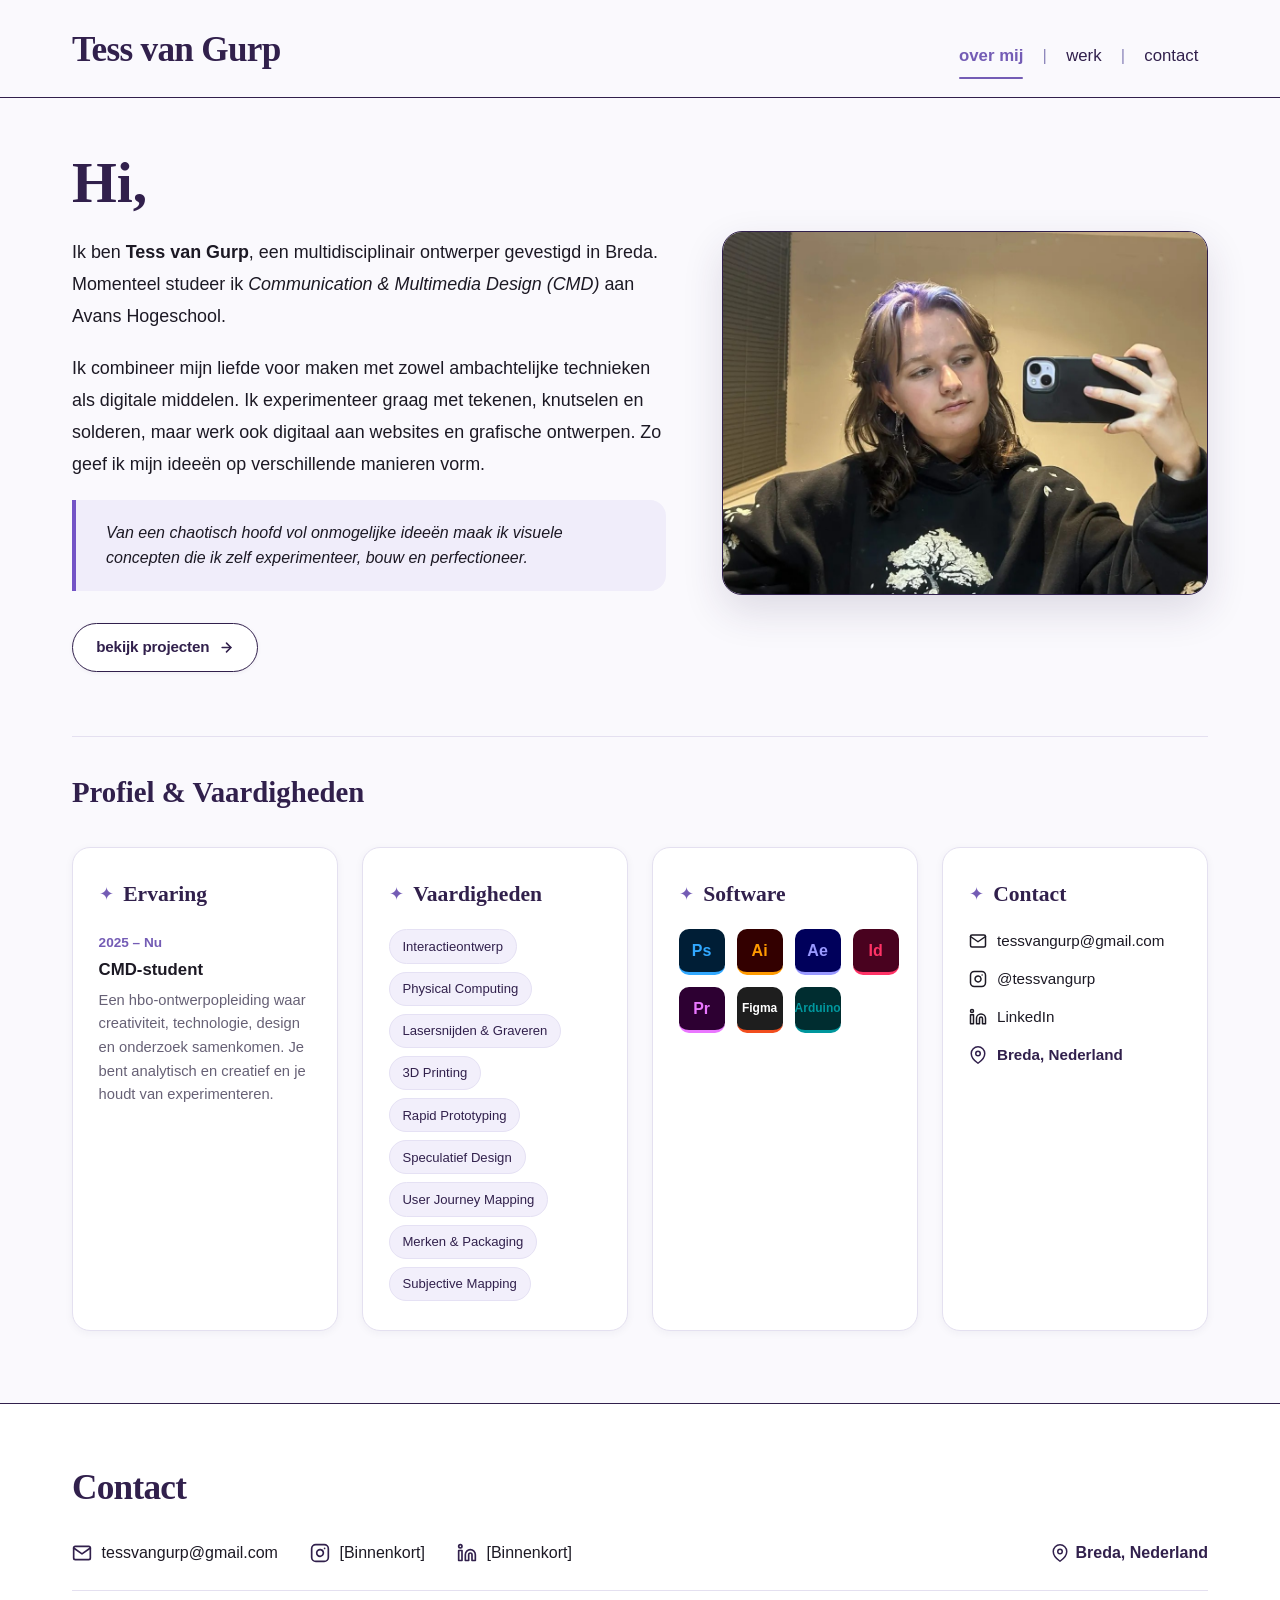
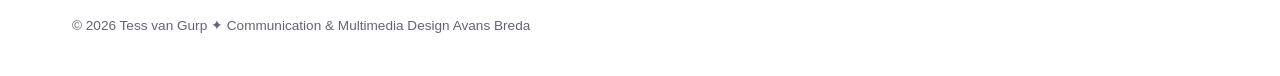
==== commit 040883e4: "Update footer copyright text and design credit" ====
--- a/about.html
+++ b/about.html
@@ -221,8 +221,7 @@
         </div>
 
         <div class="footer-bottom">
-          <p>© 2026 Tess van Gurp • Communication & Multimedia Design Avans Breda</p>
-          <p>Ontworpen &amp; gebouwd met zorg ✦</p>
+          <p>© 2026 Tess van Gurp ✦ Communication &amp; Multimedia Design Avans Breda</p>
         </div>
       </div>
     </div>
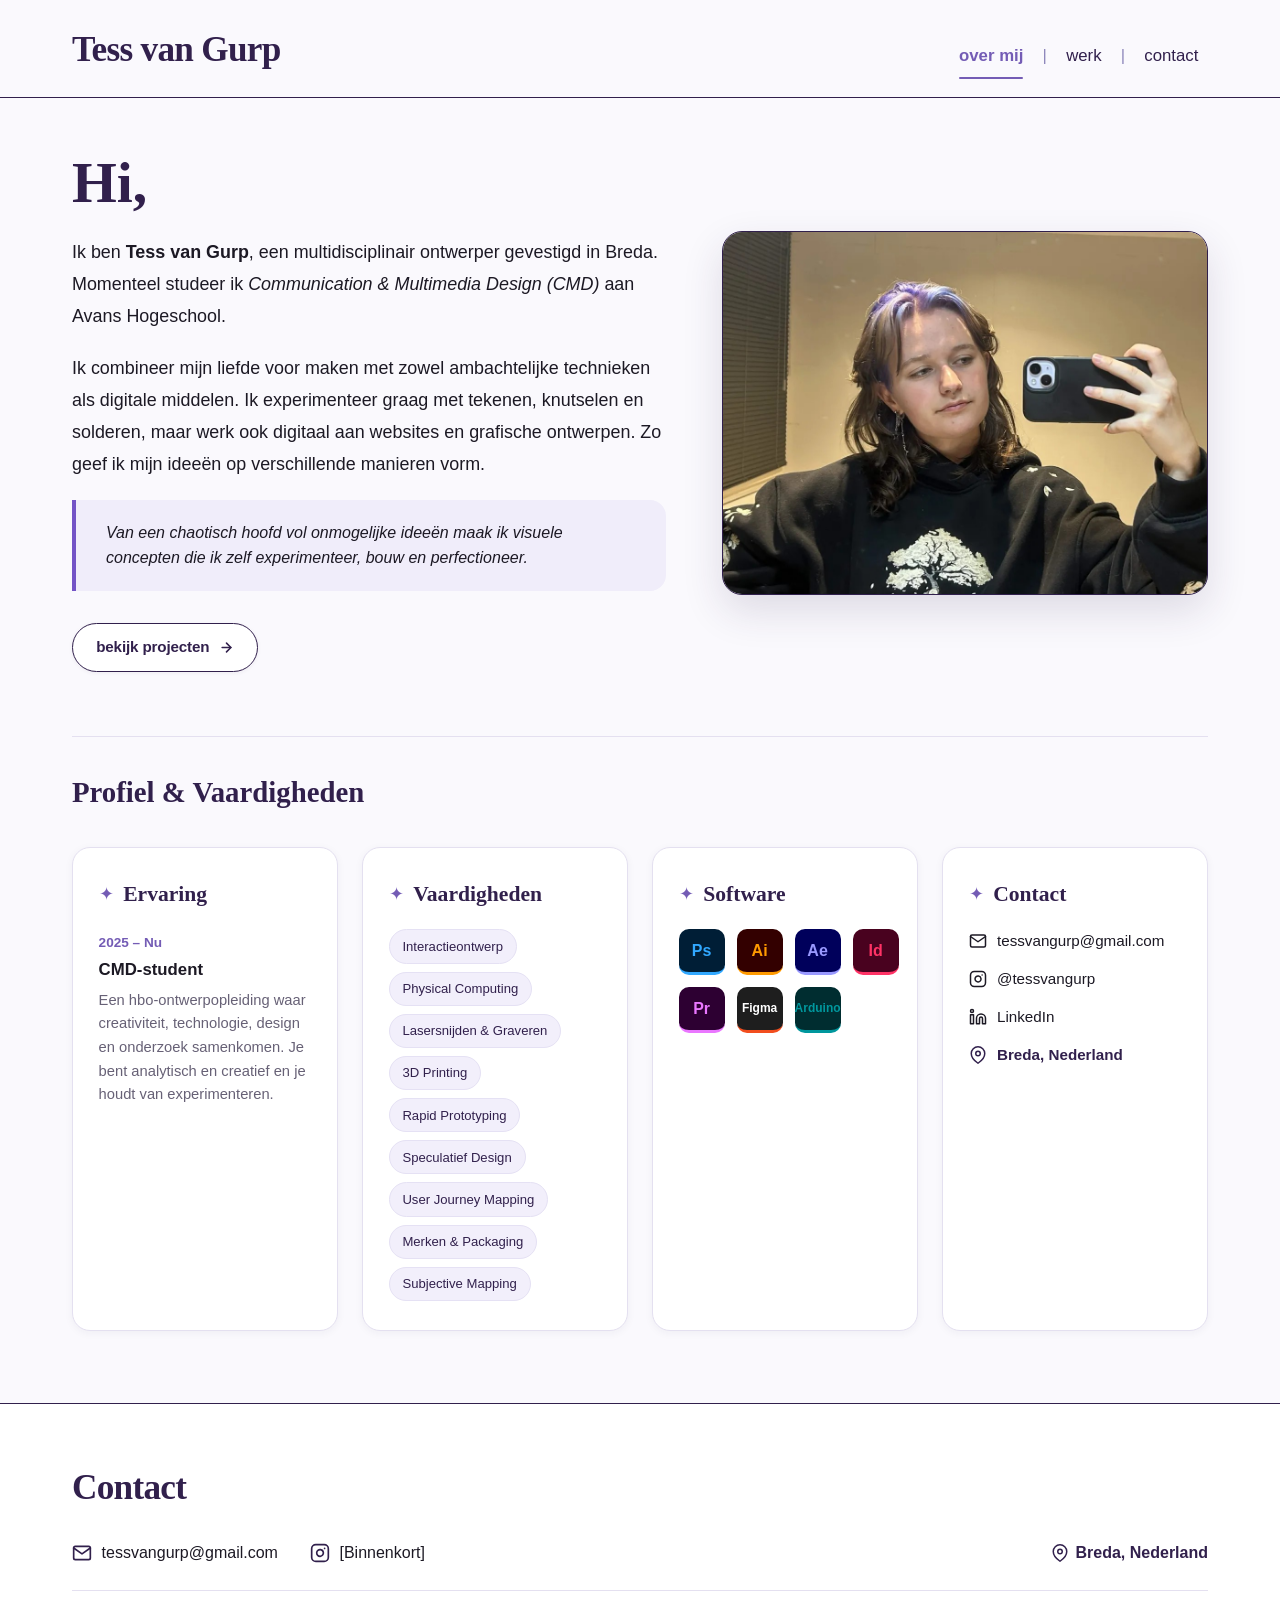
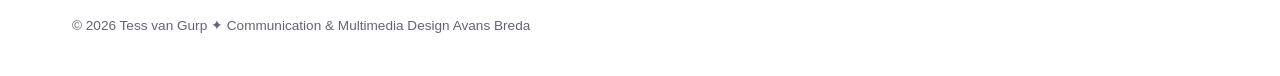
==== commit 0922de43: "Remove LinkedIn contact section from about.html Removed LinkedIn contact link and icon from the page" ====
--- a/about.html
+++ b/about.html
@@ -200,17 +200,6 @@
             <span>[Binnenkort]</span>
           </a>
 
-          <a href="https://linkedin.com" target="_blank" rel="noopener" class="contact-item">
-            <span class="contact-icon">
-              <svg viewBox="0 0 24 24" fill="none" stroke="currentColor" stroke-width="2" stroke-linecap="round" stroke-linejoin="round">
-                <path d="M16 8a6 6 0 0 1 6 6v7h-4v-7a2 2 0 0 0-2-2 2 2 0 0 0-2 2v7h-4v-7a6 6 0 0 1 6-6z"></path>
-                <rect x="2" y="9" width="4" height="12"></rect>
-                <circle cx="4" cy="4" r="2"></circle>
-              </svg>
-            </span>
-            <span>[Binnenkort]</span>
-          </a>
-
           <div class="contact-location">
             <svg viewBox="0 0 24 24" width="18" height="18" fill="none" stroke="currentColor" stroke-width="2" stroke-linecap="round" stroke-linejoin="round">
               <path d="M21 10c0 7-9 13-9 13s-9-6-9-13a9 9 0 0 1 18 0z"></path>
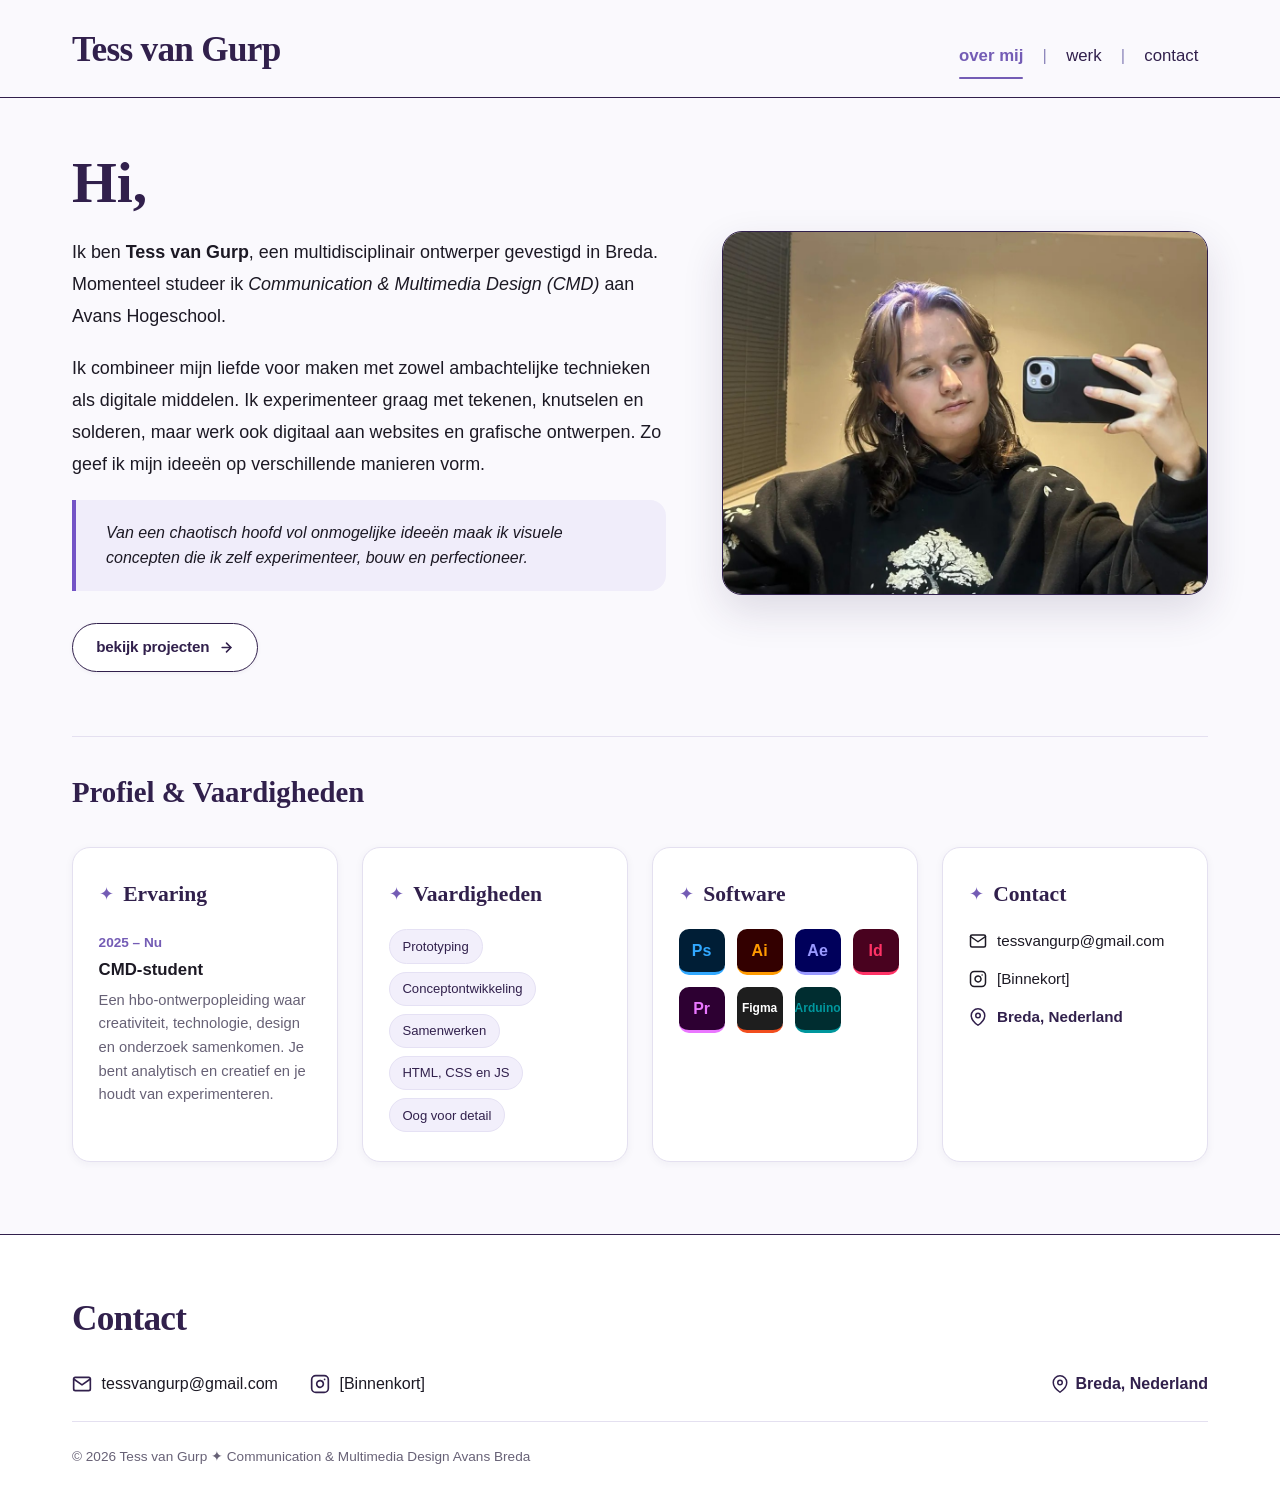
==== commit 4131cf8a: "Update skills and contact information in about.html Removed several skill badges and a LinkedIn link" ====
--- a/about.html
+++ b/about.html
@@ -91,15 +91,11 @@
           </div>
           <div class="mb-card-content">
             <div class="skills-badge-list">
-              <span class="skill-badge">Interactieontwerp</span>
-              <span class="skill-badge">Physical Computing</span>
-              <span class="skill-badge">Lasersnijden &amp; Graveren</span>
-              <span class="skill-badge">3D Printing</span>
-              <span class="skill-badge">Rapid Prototyping</span>
-              <span class="skill-badge">Speculatief Design</span>
-              <span class="skill-badge">User Journey Mapping</span>
-              <span class="skill-badge">Merken &amp; Packaging</span>
-              <span class="skill-badge">Subjective Mapping</span>
+              <span class="skill-badge">Prototyping</span>
+              <span class="skill-badge">Conceptontwikkeling</span>
+              <span class="skill-badge">Samenwerken</span>
+              <span class="skill-badge">HTML, CSS en JS</span>
+              <span class="skill-badge">Oog voor detail</span>
             </div>
           </div>
         </div>
@@ -145,16 +141,7 @@
                   <path d="M16 11.37A4 4 0 1 1 12.63 8 4 4 0 0 1 16 11.37z"></path>
                   <line x1="17.5" y1="6.5" x2="17.51" y2="6.5"></line>
                 </svg>
-                <span>@tessvangurp</span>
-              </a>
-
-              <a href="https://linkedin.com" target="_blank" rel="noopener" class="contact-card-link">
-                <svg width="18" height="18" viewBox="0 0 24 24" fill="none" stroke="currentColor" stroke-width="2" stroke-linecap="round" stroke-linejoin="round">
-                  <path d="M16 8a6 6 0 0 1 6 6v7h-4v-7a2 2 0 0 0-2-2 2 2 0 0 0-2 2v7h-4v-7a6 6 0 0 1 6-6z"></path>
-                  <rect x="2" y="9" width="4" height="12"></rect>
-                  <circle cx="4" cy="4" r="2"></circle>
-                </svg>
-                <span>LinkedIn</span>
+                <span>[Binnekort]</span>
               </a>
 
               <div class="contact-card-link" style="color: var(--midnight-violet); font-weight: 600;">
